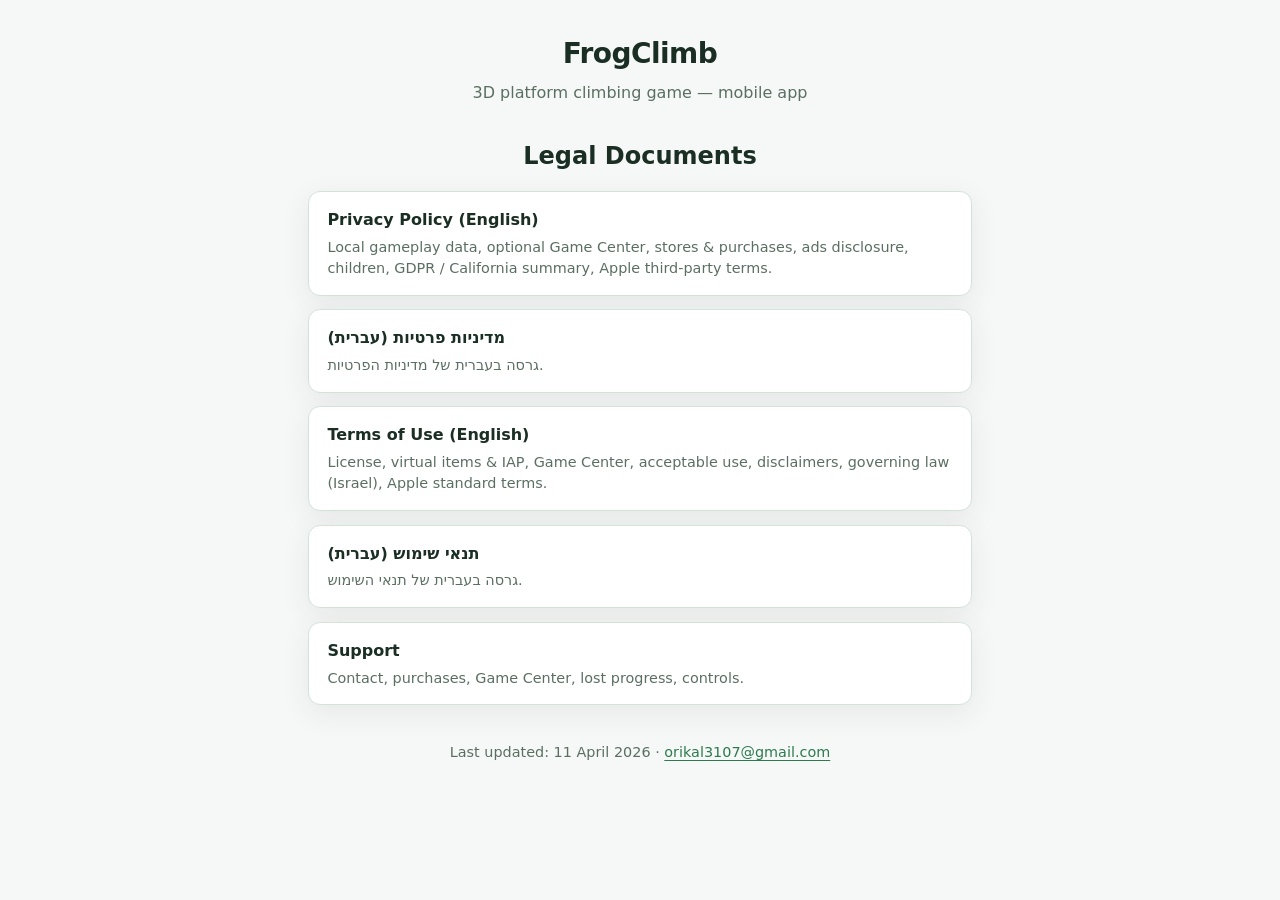
==== docs/index.html @ 20b021dc "Add GitHub Pages site for legal documents (HTML hub + generated pages) Made-with: Cursor" ====
<!DOCTYPE html>
<html lang="en">
<head>
  <meta charset="utf-8">
  <meta name="viewport" content="width=device-width, initial-scale=1">
  <title>FrogClimb — Legal Documents</title>
  <link rel="stylesheet" href="styles.css">
</head>
<body>
  <div class="site">
    <header class="site-header">
      <p class="brand">FrogClimb</p>
      <p class="tagline">3D platform climbing game — mobile app</p>
    </header>

    <h1 class="doc-index-title">Legal Documents</h1>

    <ul class="doc-list">
      <li>
        <a href="privacy-policy-en.html">
          <div class="doc-title">Privacy Policy (English)</div>
          <div class="doc-desc">Local gameplay data, optional Game Center, stores &amp; purchases, ads disclosure, children, GDPR / California summary, Apple third-party terms.</div>
        </a>
      </li>
      <li>
        <a href="privacy-policy-he.html">
          <div class="doc-title">מדיניות פרטיות (עברית)</div>
          <div class="doc-desc">גרסה בעברית של מדיניות הפרטיות.</div>
        </a>
      </li>
      <li>
        <a href="terms-of-use-en.html">
          <div class="doc-title">Terms of Use (English)</div>
          <div class="doc-desc">License, virtual items &amp; IAP, Game Center, acceptable use, disclaimers, governing law (Israel), Apple standard terms.</div>
        </a>
      </li>
      <li>
        <a href="terms-of-use-he.html">
          <div class="doc-title">תנאי שימוש (עברית)</div>
          <div class="doc-desc">גרסה בעברית של תנאי השימוש.</div>
        </a>
      </li>
      <li>
        <a href="support.html">
          <div class="doc-title">Support</div>
          <div class="doc-desc">Contact, purchases, Game Center, lost progress, controls.</div>
        </a>
      </li>
    </ul>

    <p class="site-meta">Last updated: 11 April 2026 · <a href="mailto:orikal3107@gmail.com">orikal3107@gmail.com</a></p>
  </div>
</body>
</html>
---- docs/styles.css ----
:root {
  --bg: #f6f8f7;
  --card: #ffffff;
  --text: #1a2e24;
  --muted: #5a6f62;
  --accent: #2d7a4f;
  --accent-hover: #246840;
  --border: #d4e3da;
  --shadow: 0 8px 30px rgba(26, 46, 36, 0.08);
}

*,
*::before,
*::after {
  box-sizing: border-box;
}

html {
  font-size: 16px;
  -webkit-text-size-adjust: 100%;
}

body {
  margin: 0;
  min-height: 100vh;
  font-family: ui-sans-serif, system-ui, -apple-system, 'Segoe UI', Roboto, Helvetica, Arial, sans-serif;
  background: var(--bg);
  color: var(--text);
  line-height: 1.55;
}

a {
  color: var(--accent);
  text-decoration-thickness: 1px;
  text-underline-offset: 3px;
}

a:hover {
  color: var(--accent-hover);
}

.site {
  max-width: 44rem;
  margin: 0 auto;
  padding: 2rem 1.25rem 3rem;
}

.site-header {
  text-align: center;
  margin-bottom: 2rem;
}

.brand {
  font-size: 1.75rem;
  font-weight: 700;
  letter-spacing: -0.02em;
  margin: 0 0 0.35rem;
}

.tagline {
  margin: 0;
  color: var(--muted);
  font-size: 1rem;
}

h1.doc-index-title {
  font-size: 1.5rem;
  font-weight: 700;
  margin: 2rem 0 1rem;
  text-align: center;
}

.doc-list {
  list-style: none;
  padding: 0;
  margin: 0;
  display: flex;
  flex-direction: column;
  gap: 0.85rem;
}

.doc-list a {
  display: block;
  padding: 1rem 1.15rem;
  background: var(--card);
  border: 1px solid var(--border);
  border-radius: 12px;
  box-shadow: var(--shadow);
  color: inherit;
  text-decoration: none;
  transition: border-color 0.15s ease, box-shadow 0.15s ease;
}

.doc-list a:hover {
  border-color: var(--accent);
  box-shadow: 0 10px 36px rgba(45, 122, 79, 0.12);
}

.doc-list .doc-title {
  font-weight: 600;
  color: var(--text);
  margin-bottom: 0.25rem;
}

.doc-list .doc-desc {
  font-size: 0.9rem;
  color: var(--muted);
  line-height: 1.45;
}

.site-meta {
  text-align: center;
  margin-top: 2.25rem;
  font-size: 0.9rem;
  color: var(--muted);
}

.back {
  display: inline-block;
  margin: 1.25rem 1.25rem 0;
  font-size: 0.95rem;
}

.prose {
  max-width: 44rem;
  margin: 0 auto;
  padding: 0 1.25rem 3rem;
}

.prose h1 {
  font-size: 1.65rem;
  margin-top: 0;
  margin-bottom: 1rem;
  line-height: 1.25;
}

.prose h2 {
  font-size: 1.2rem;
  margin-top: 1.75rem;
  margin-bottom: 0.65rem;
}

.prose h3 {
  font-size: 1.05rem;
  margin-top: 1.25rem;
}

.prose p,
.prose li {
  margin: 0.5rem 0;
}

.prose ul,
.prose ol {
  padding-inline-start: 1.35rem;
}

.prose hr {
  border: none;
  border-top: 1px solid var(--border);
  margin: 1.5rem 0;
}

.prose table {
  width: 100%;
  border-collapse: collapse;
  font-size: 0.92rem;
  margin: 1rem 0;
}

.prose th,
.prose td {
  border: 1px solid var(--border);
  padding: 0.5rem 0.65rem;
  text-align: start;
}

.prose th {
  background: rgba(45, 122, 79, 0.08);
}

.site-footer {
  max-width: 44rem;
  margin: 2rem auto 0;
  padding: 0 1.25rem 2rem;
  text-align: center;
  font-size: 0.9rem;
  color: var(--muted);
}

[dir='rtl'] .back {
  unicode-bidi: plaintext;
}
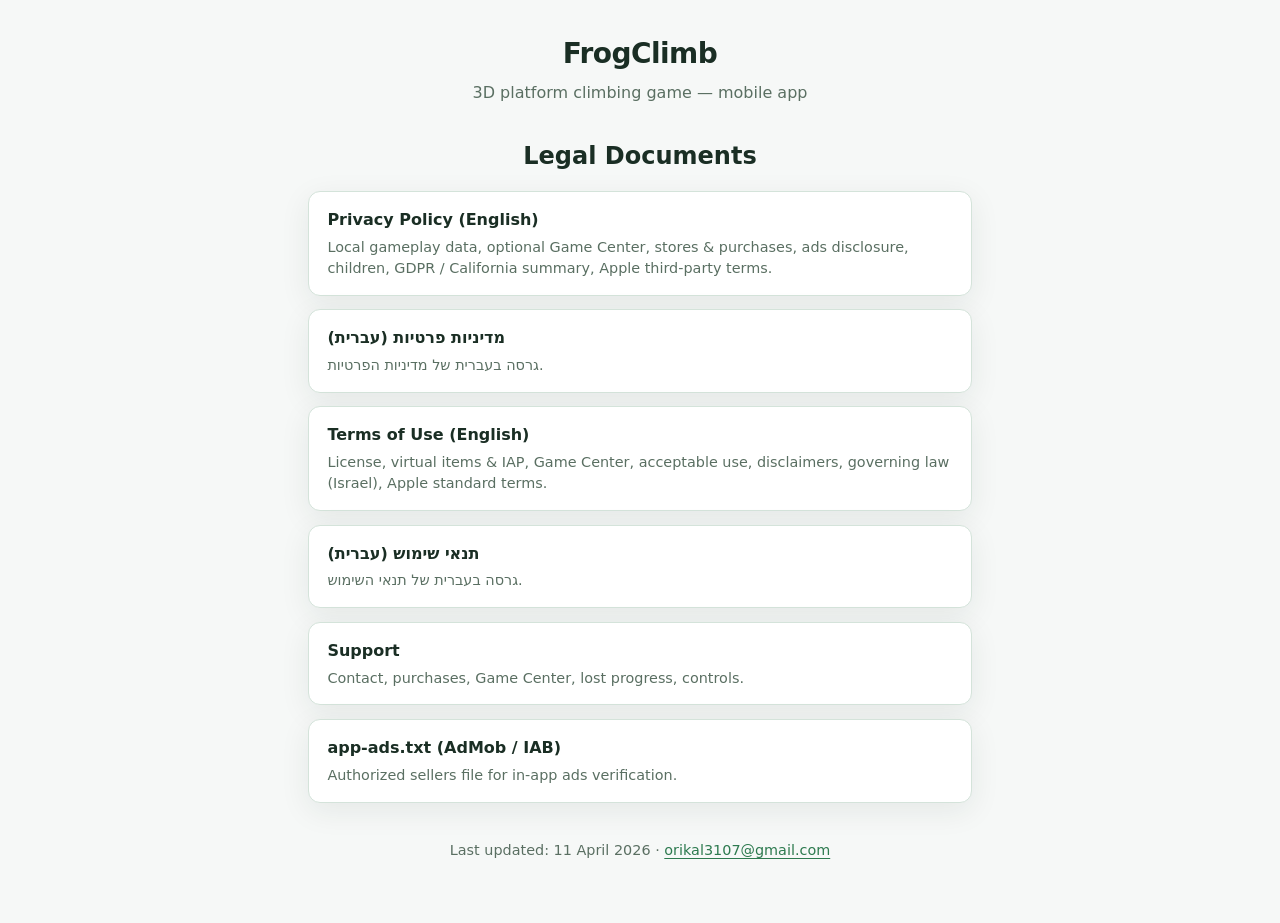
==== commit 4bdccbce: "Add app-ads.txt and robots.txt for AdMob verification; link from index Made-with: Cursor" ====
--- a/docs/index.html
+++ b/docs/index.html
@@ -46,6 +46,12 @@
           <div class="doc-desc">Contact, purchases, Game Center, lost progress, controls.</div>
         </a>
       </li>
+      <li>
+        <a href="app-ads.txt">
+          <div class="doc-title">app-ads.txt (AdMob / IAB)</div>
+          <div class="doc-desc">Authorized sellers file for in-app ads verification.</div>
+        </a>
+      </li>
     </ul>
 
     <p class="site-meta">Last updated: 11 April 2026 · <a href="mailto:orikal3107@gmail.com">orikal3107@gmail.com</a></p>
